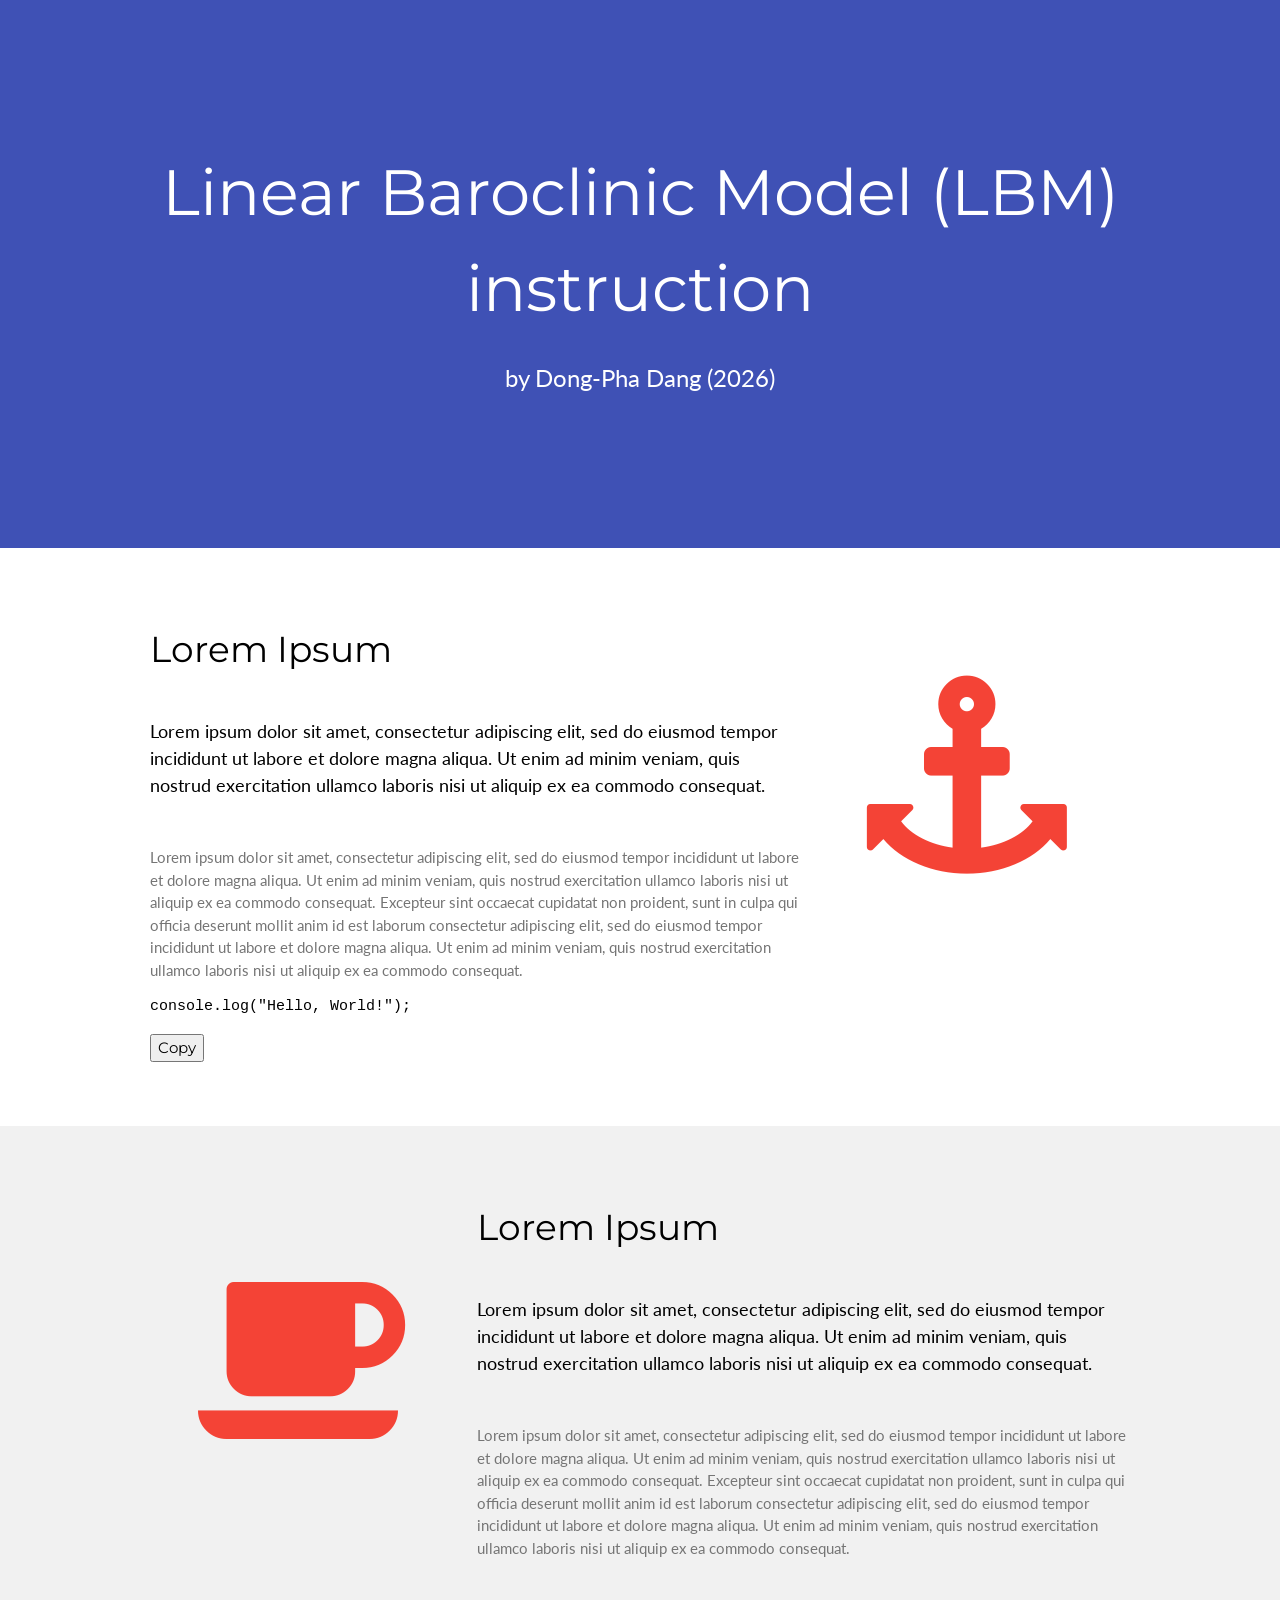
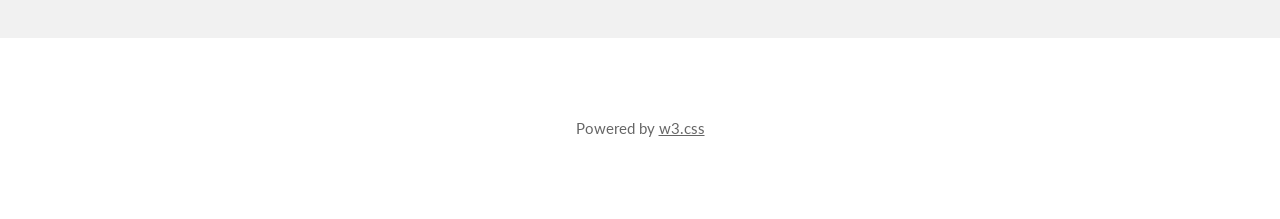
==== index.html @ 7c71f064 "test commit" ====
<!DOCTYPE html>
<html lang="en">
<head>
<title>LBM instruction</title>
<meta charset="UTF-8">
<meta name="viewport" content="width=device-width, initial-scale=1">
<link rel="stylesheet" href="/css/w3.css">
<link rel="stylesheet" href="https://fonts.googleapis.com/css?family=Lato">
<link rel="stylesheet" href="https://fonts.googleapis.com/css?family=Montserrat">
<link rel="stylesheet" href="https://cdnjs.cloudflare.com/ajax/libs/font-awesome/4.7.0/css/font-awesome.min.css">
<style>
body,h1,h2,h3,h4,h5,h6 {font-family: "Lato", sans-serif}
.w3-bar,h1,button {font-family: "Montserrat", sans-serif}
.fa-anchor,.fa-coffee {font-size:200px}
</style>
</head>
<body>

<!-- Header -->
<header class="w3-container w3-indigo w3-center" style="padding:128px 16px">
  <h1 class="w3-margin w3-jumbo">Linear Baroclinic Model (LBM) instruction</h1>
  <p class="w3-xlarge">by Dong-Pha Dang (2026)</p>
</header>

<!-- First Grid -->
<div class="w3-row-padding w3-padding-64 w3-container">
  <div class="w3-content">
    <div class="w3-twothird">
      <h1>Lorem Ipsum</h1>
      <h5 class="w3-padding-32">Lorem ipsum dolor sit amet, consectetur adipiscing elit, sed do eiusmod tempor incididunt ut labore et dolore magna aliqua. Ut enim ad minim veniam, quis nostrud exercitation ullamco laboris nisi ut aliquip ex ea commodo consequat.</h5>

      <p class="w3-text-grey">Lorem ipsum dolor sit amet, consectetur adipiscing elit, sed do eiusmod tempor incididunt ut labore et dolore magna aliqua. Ut enim ad minim veniam, quis nostrud exercitation ullamco laboris nisi ut aliquip ex ea commodo consequat. Excepteur sint
        occaecat cupidatat non proident, sunt in culpa qui officia deserunt mollit anim id est laborum consectetur adipiscing elit, sed do eiusmod tempor incididunt ut labore et dolore magna aliqua. Ut enim ad minim veniam, quis nostrud exercitation ullamco
        laboris nisi ut aliquip ex ea commodo consequat.</p>
        
        <div class="code-container">
      <pre><code id="code-block">console.log("Hello, World!");</code></pre>
      <button onclick="copyCode()">Copy</button>
  	</div>
    </div>
    
    

    <div class="w3-third w3-center">
      <i class="fa fa-anchor w3-padding-64 w3-text-red"></i>
    </div>
  </div>
</div>

<!-- Second Grid -->
<div class="w3-row-padding w3-light-grey w3-padding-64 w3-container">
  <div class="w3-content">
    <div class="w3-third w3-center">
      <i class="fa fa-coffee w3-padding-64 w3-text-red w3-margin-right"></i>
    </div>

    <div class="w3-twothird">
      <h1>Lorem Ipsum</h1>
      <h5 class="w3-padding-32">Lorem ipsum dolor sit amet, consectetur adipiscing elit, sed do eiusmod tempor incididunt ut labore et dolore magna aliqua. Ut enim ad minim veniam, quis nostrud exercitation ullamco laboris nisi ut aliquip ex ea commodo consequat.</h5>

      <p class="w3-text-grey">Lorem ipsum dolor sit amet, consectetur adipiscing elit, sed do eiusmod tempor incididunt ut labore et dolore magna aliqua. Ut enim ad minim veniam, quis nostrud exercitation ullamco laboris nisi ut aliquip ex ea commodo consequat. Excepteur sint
        occaecat cupidatat non proident, sunt in culpa qui officia deserunt mollit anim id est laborum consectetur adipiscing elit, sed do eiusmod tempor incididunt ut labore et dolore magna aliqua. Ut enim ad minim veniam, quis nostrud exercitation ullamco
        laboris nisi ut aliquip ex ea commodo consequat.</p>
    </div>
  </div>
</div>

<!-- Footer -->
<footer class="w3-container w3-padding-64 w3-center w3-opacity">  
 <p>Powered by <a href="https://www.w3schools.com/w3css/default.asp" target="_blank">w3.css</a></p>
</footer>

</body>
</html>
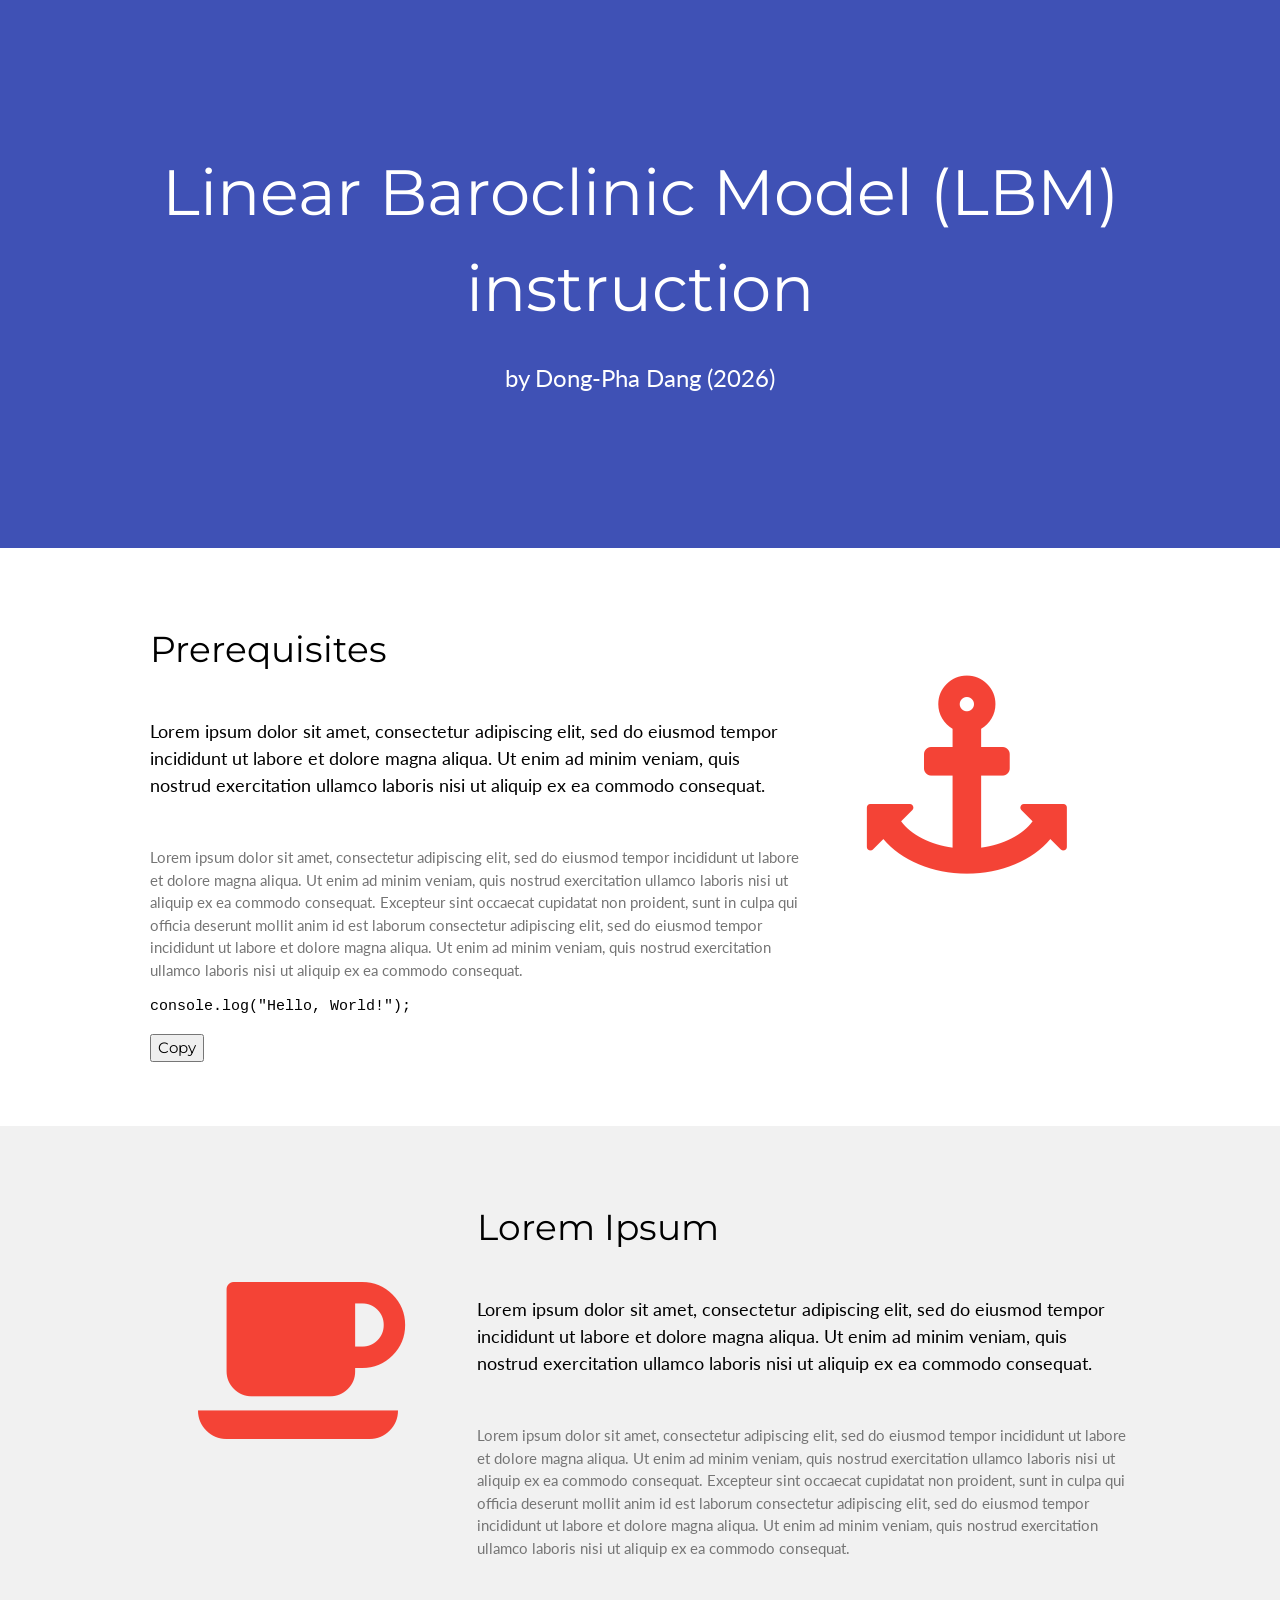
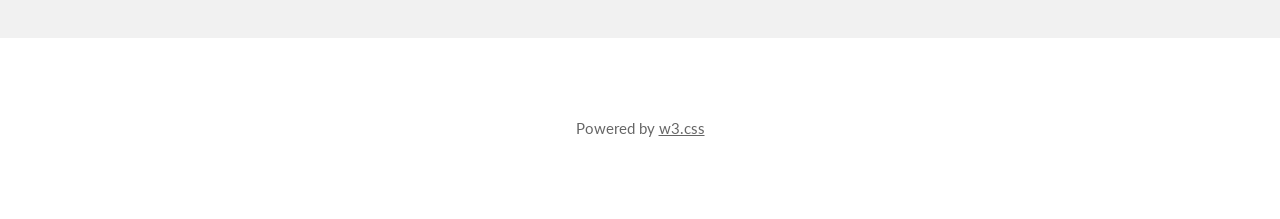
==== commit 586029cd: "add fisrt heading" ====
--- a/index.html
+++ b/index.html
@@ -4,7 +4,7 @@
 <title>LBM instruction</title>
 <meta charset="UTF-8">
 <meta name="viewport" content="width=device-width, initial-scale=1">
-<link rel="stylesheet" href="/css/w3.css">
+<link rel="stylesheet" href="./css/w3.css">
 <link rel="stylesheet" href="https://fonts.googleapis.com/css?family=Lato">
 <link rel="stylesheet" href="https://fonts.googleapis.com/css?family=Montserrat">
 <link rel="stylesheet" href="https://cdnjs.cloudflare.com/ajax/libs/font-awesome/4.7.0/css/font-awesome.min.css">
@@ -26,7 +26,7 @@
 <div class="w3-row-padding w3-padding-64 w3-container">
   <div class="w3-content">
     <div class="w3-twothird">
-      <h1>Lorem Ipsum</h1>
+      <h1>Prerequisites</h1>
       <h5 class="w3-padding-32">Lorem ipsum dolor sit amet, consectetur adipiscing elit, sed do eiusmod tempor incididunt ut labore et dolore magna aliqua. Ut enim ad minim veniam, quis nostrud exercitation ullamco laboris nisi ut aliquip ex ea commodo consequat.</h5>
 
       <p class="w3-text-grey">Lorem ipsum dolor sit amet, consectetur adipiscing elit, sed do eiusmod tempor incididunt ut labore et dolore magna aliqua. Ut enim ad minim veniam, quis nostrud exercitation ullamco laboris nisi ut aliquip ex ea commodo consequat. Excepteur sint
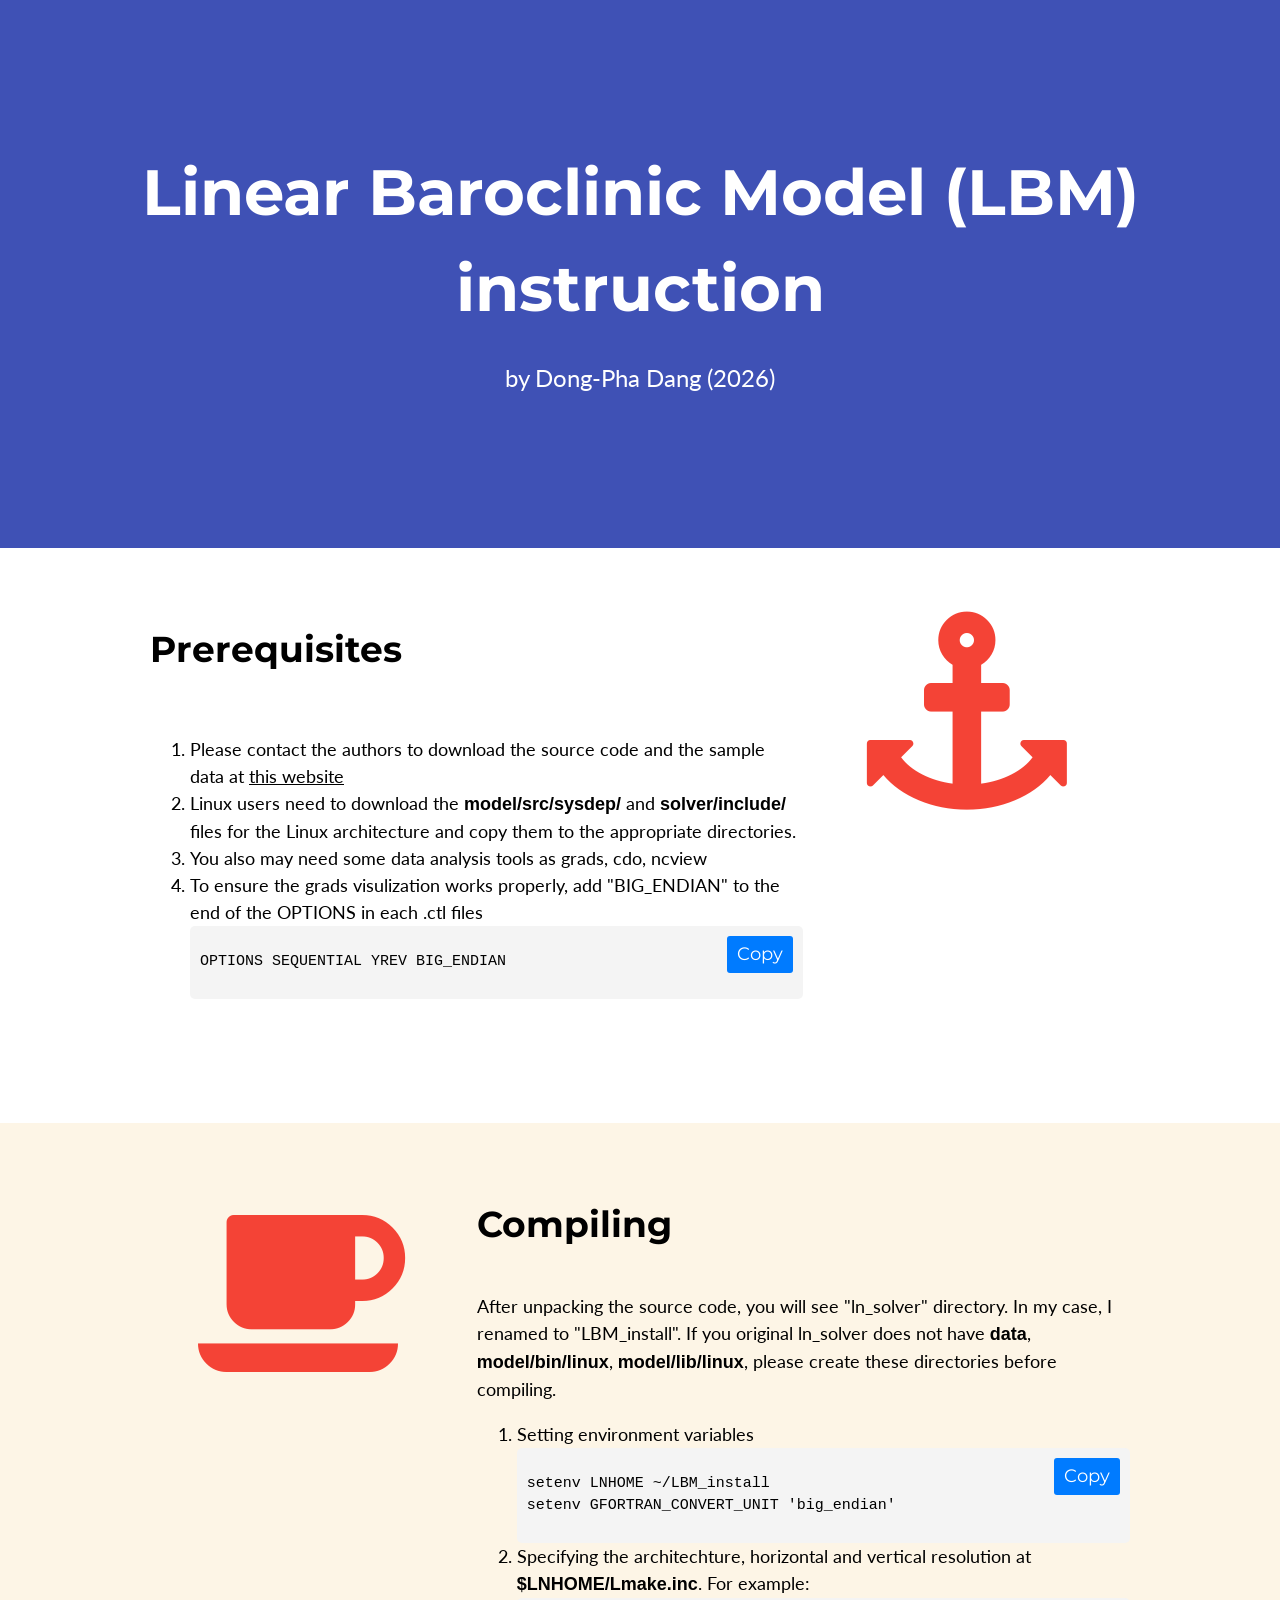
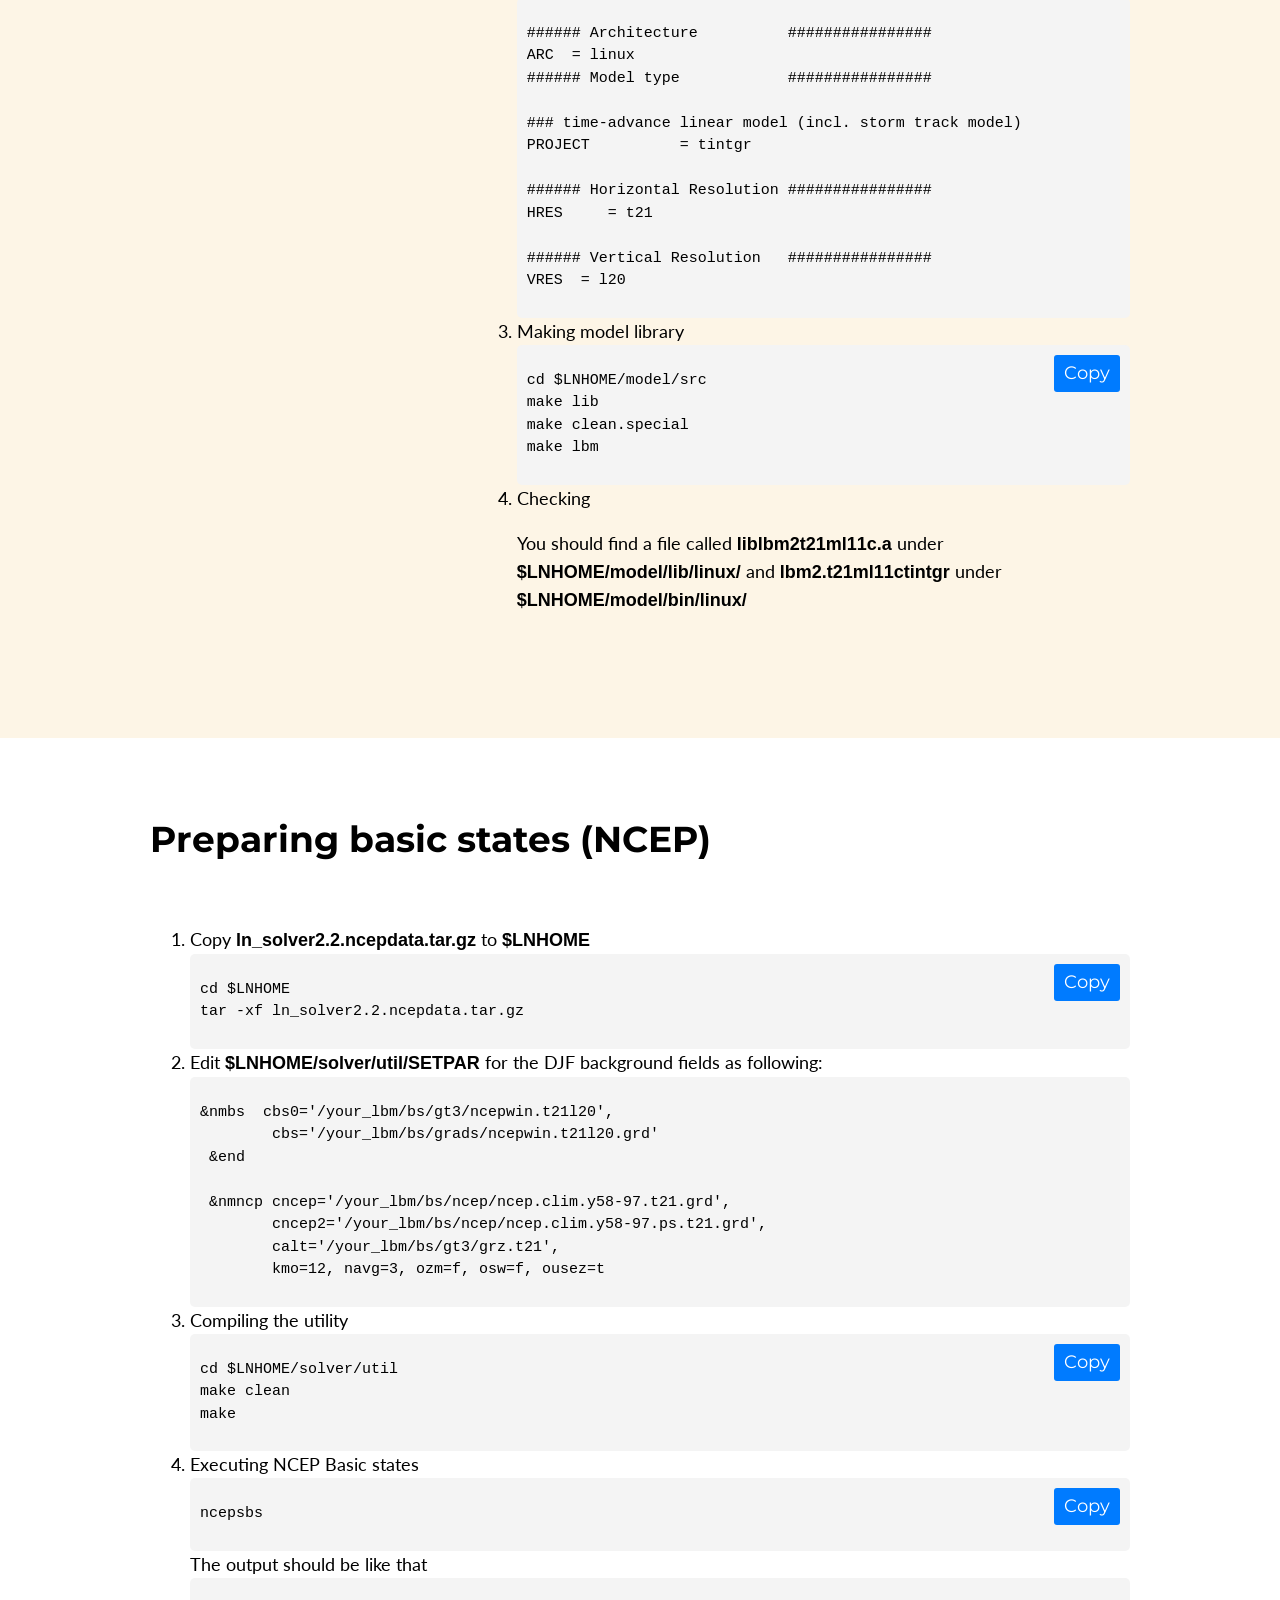
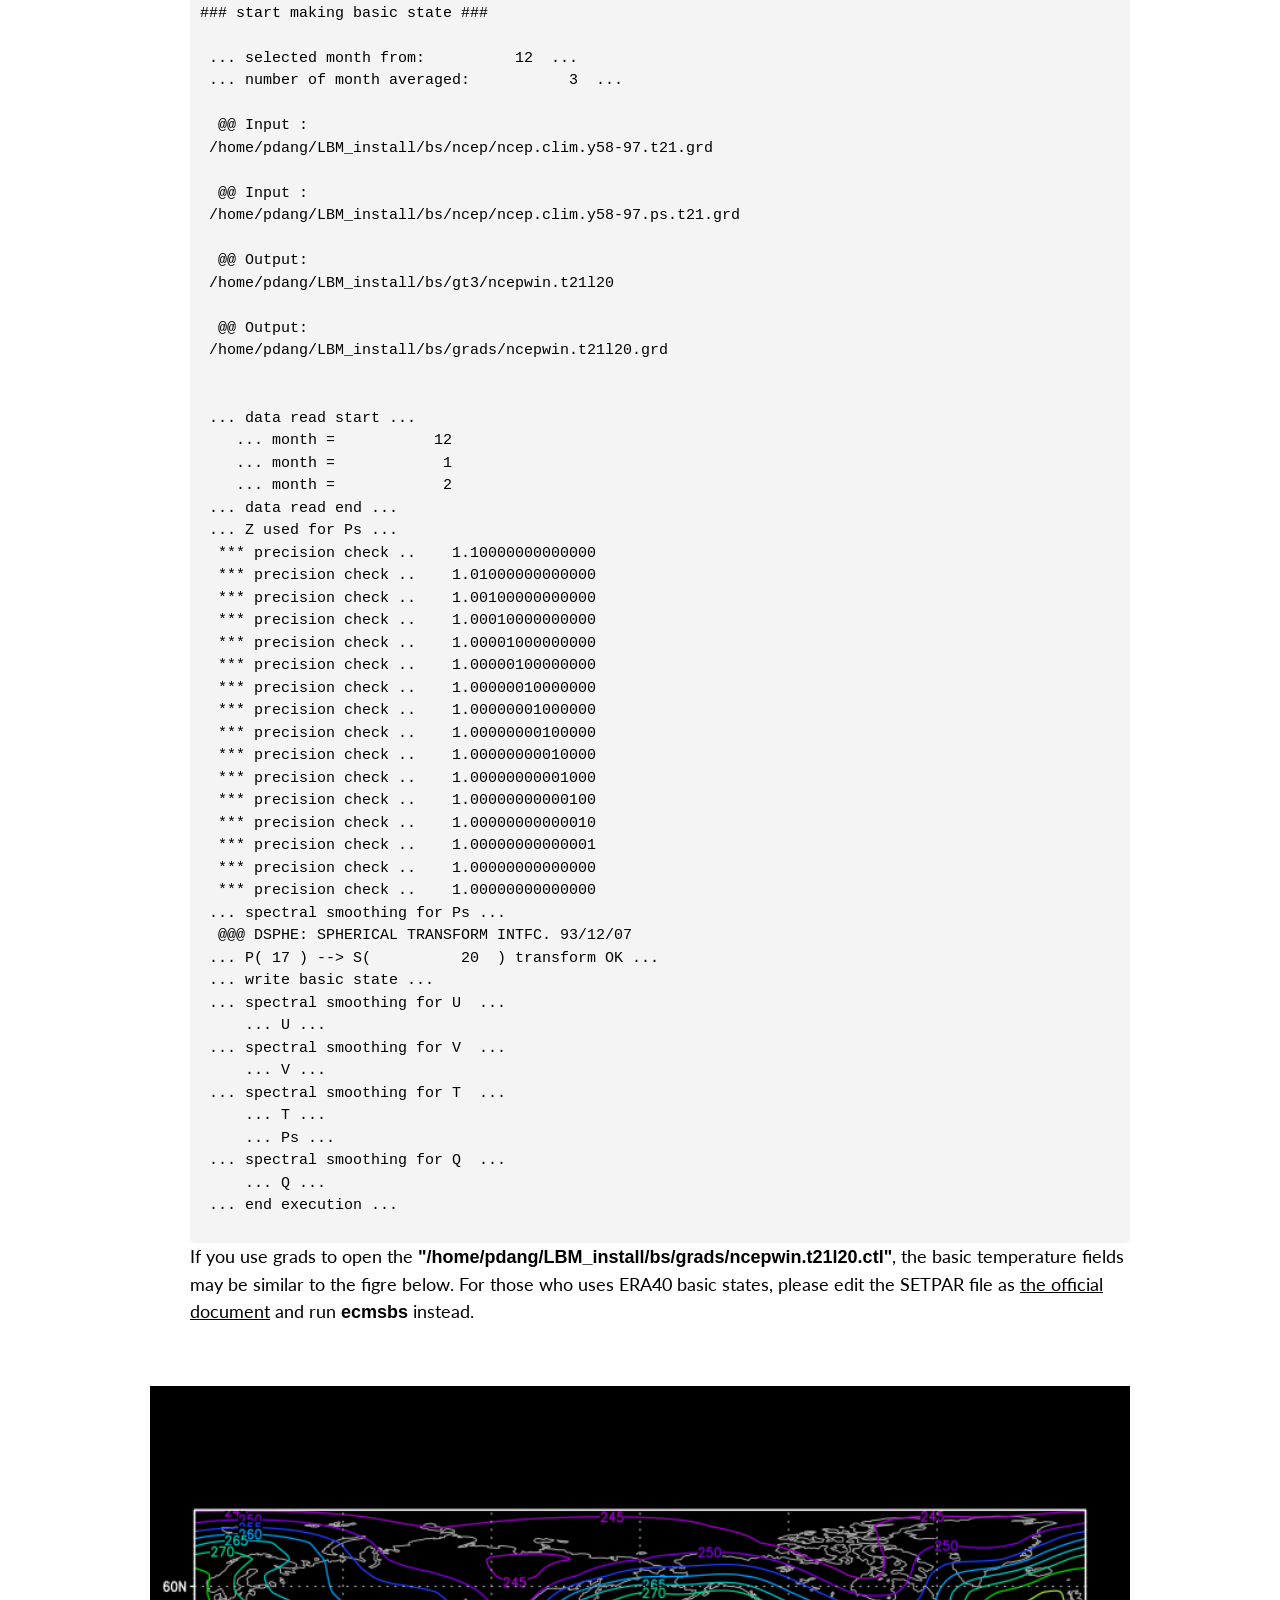
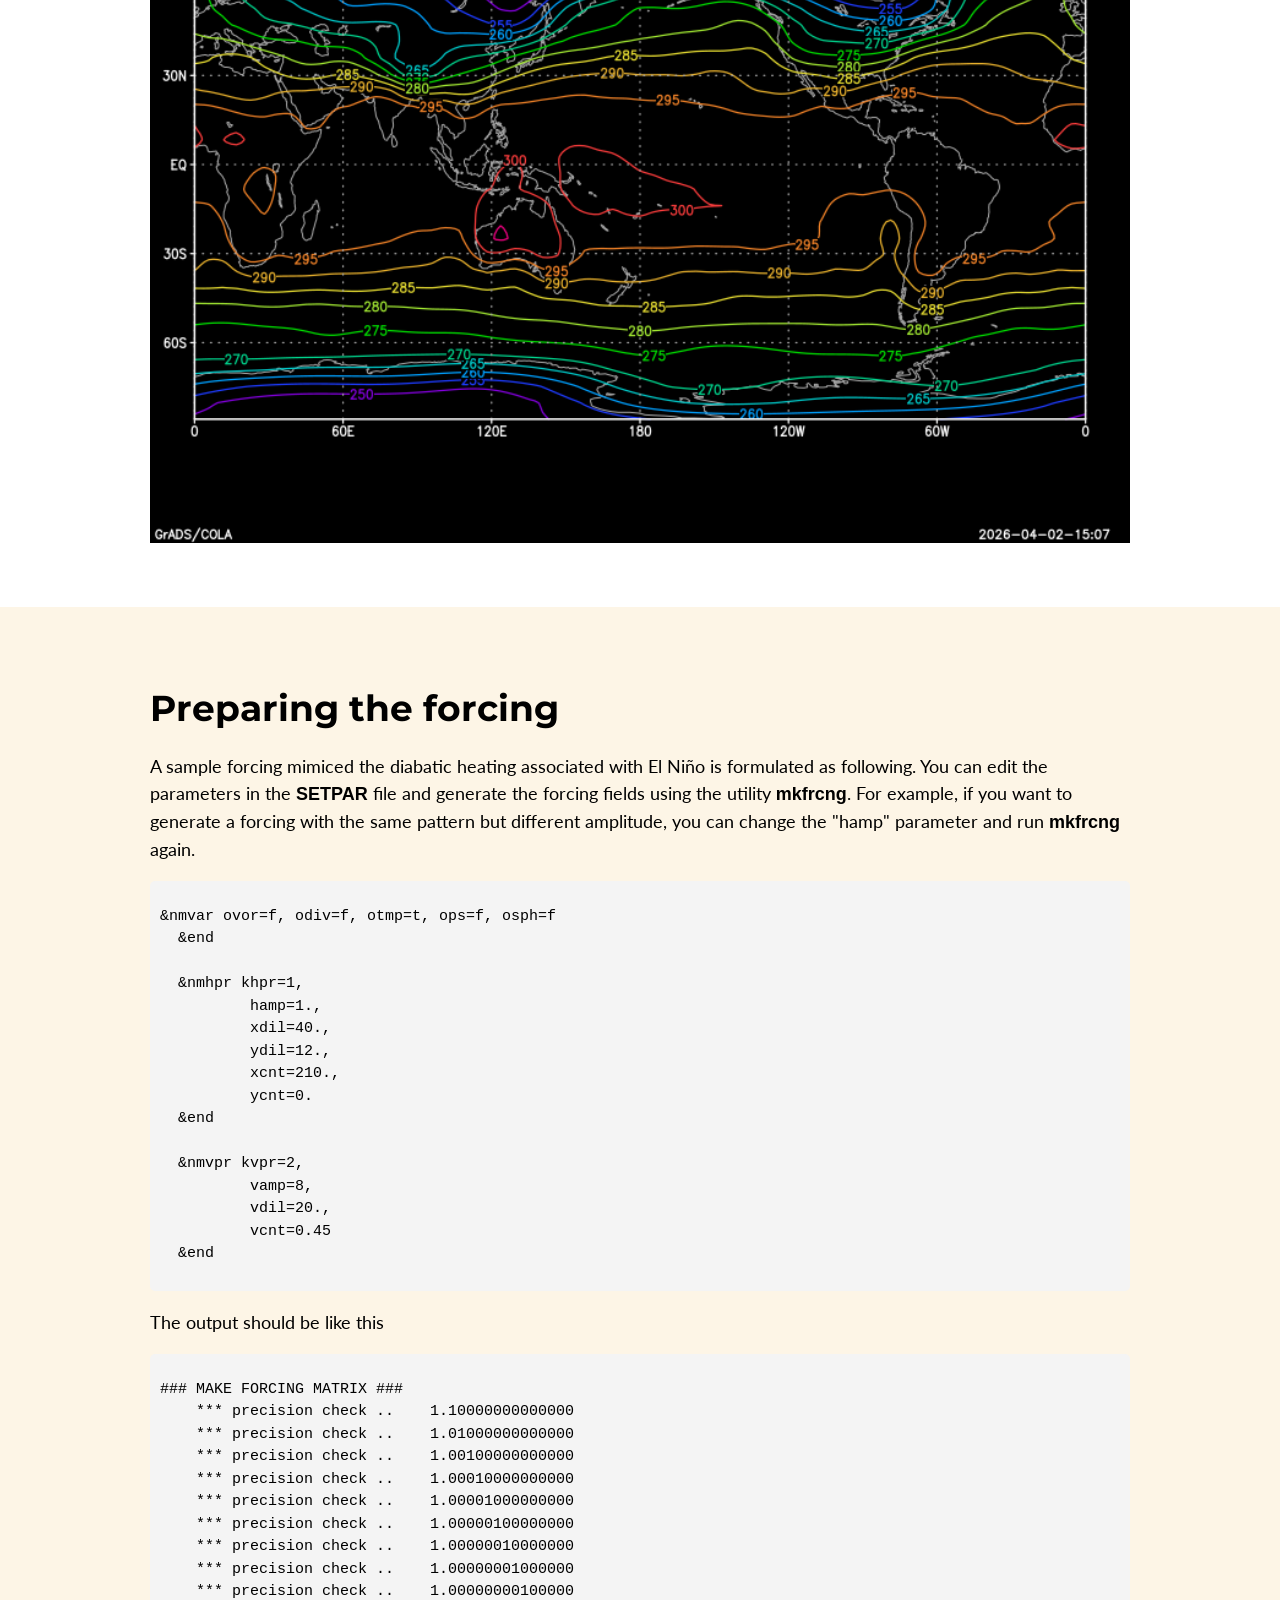
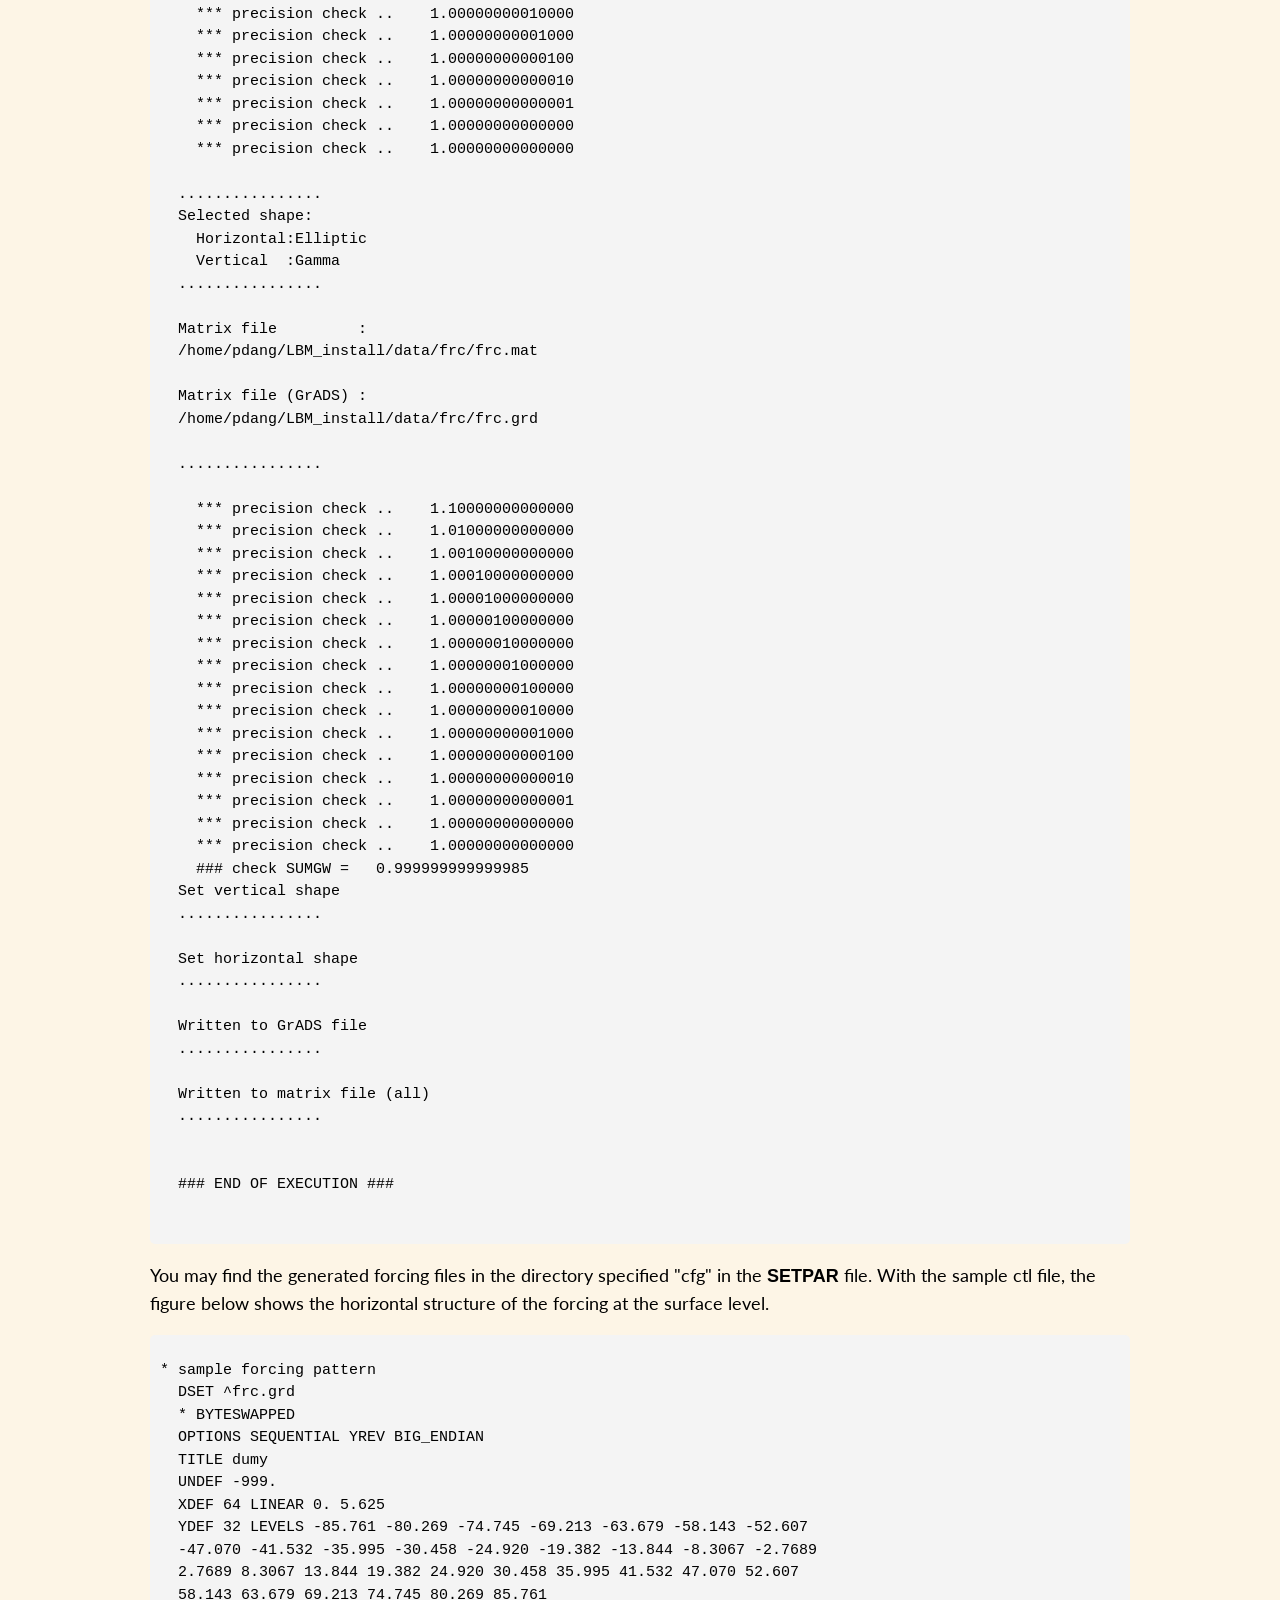
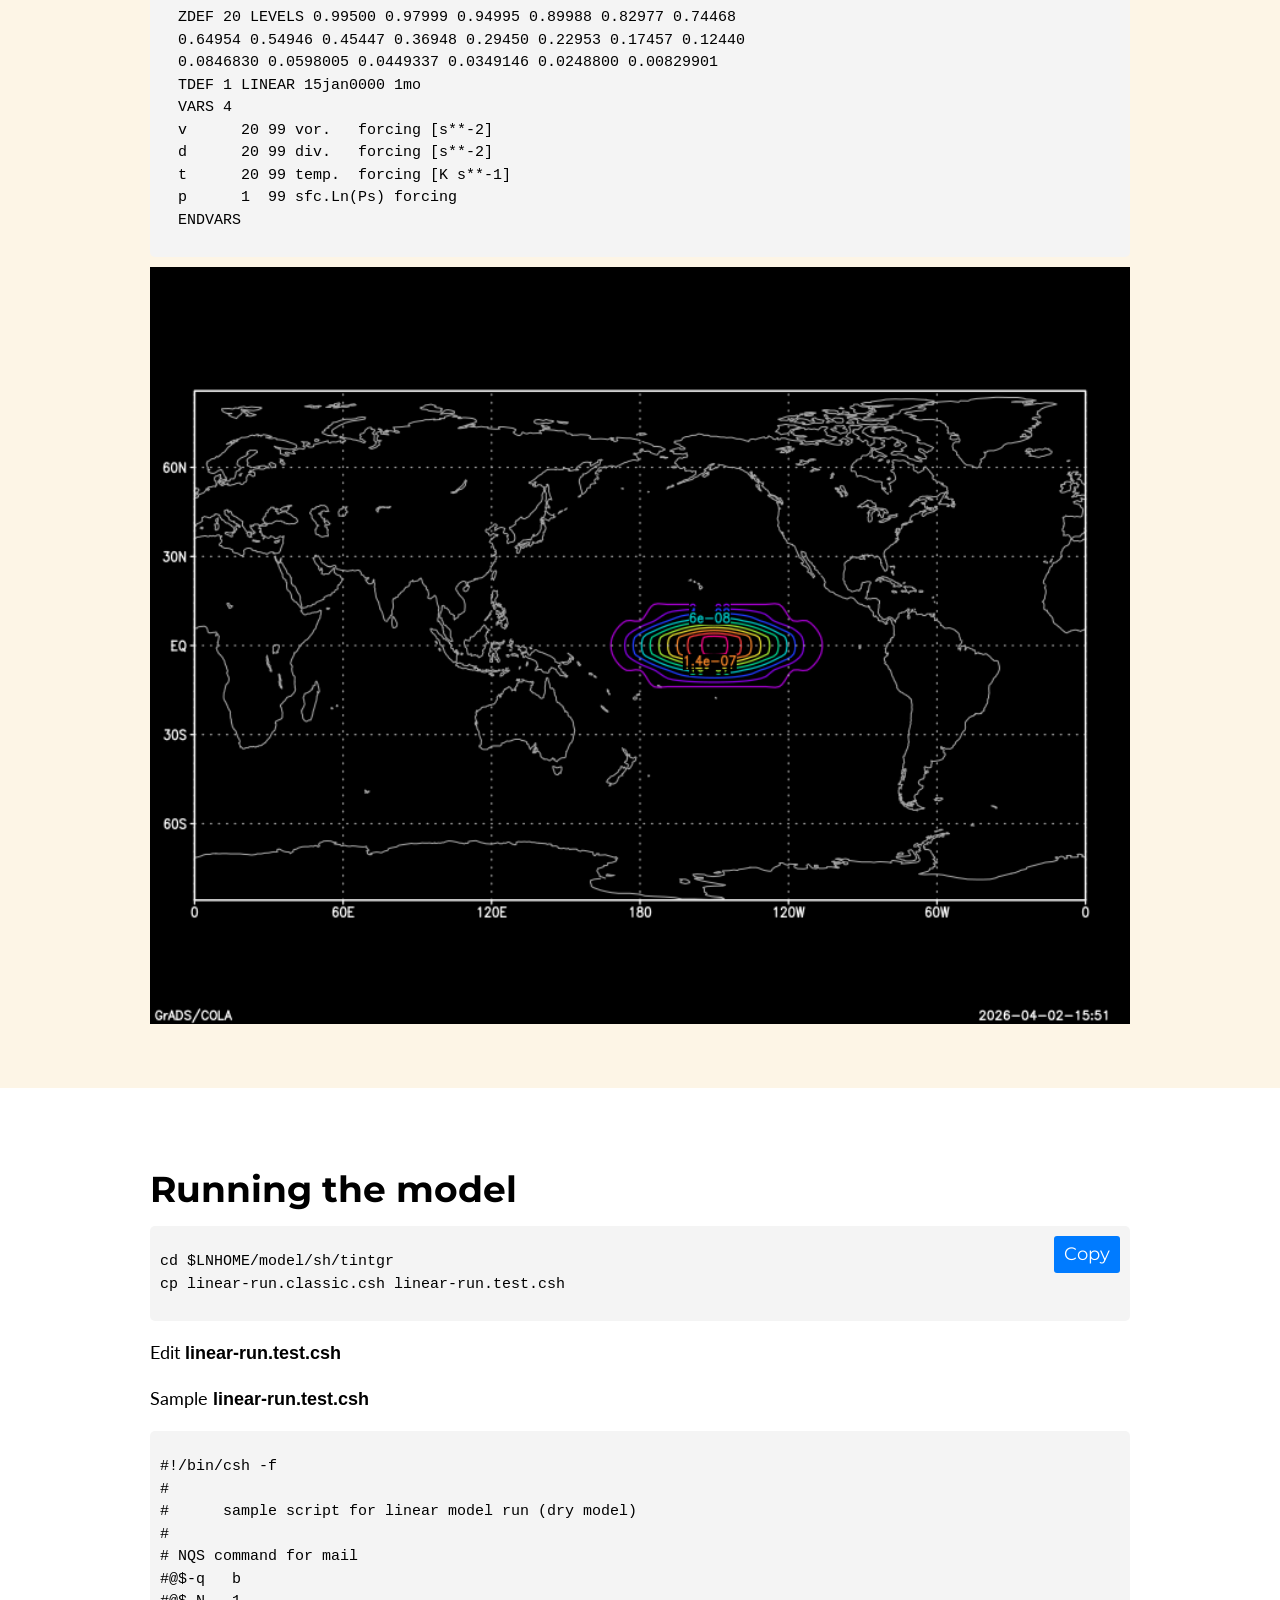
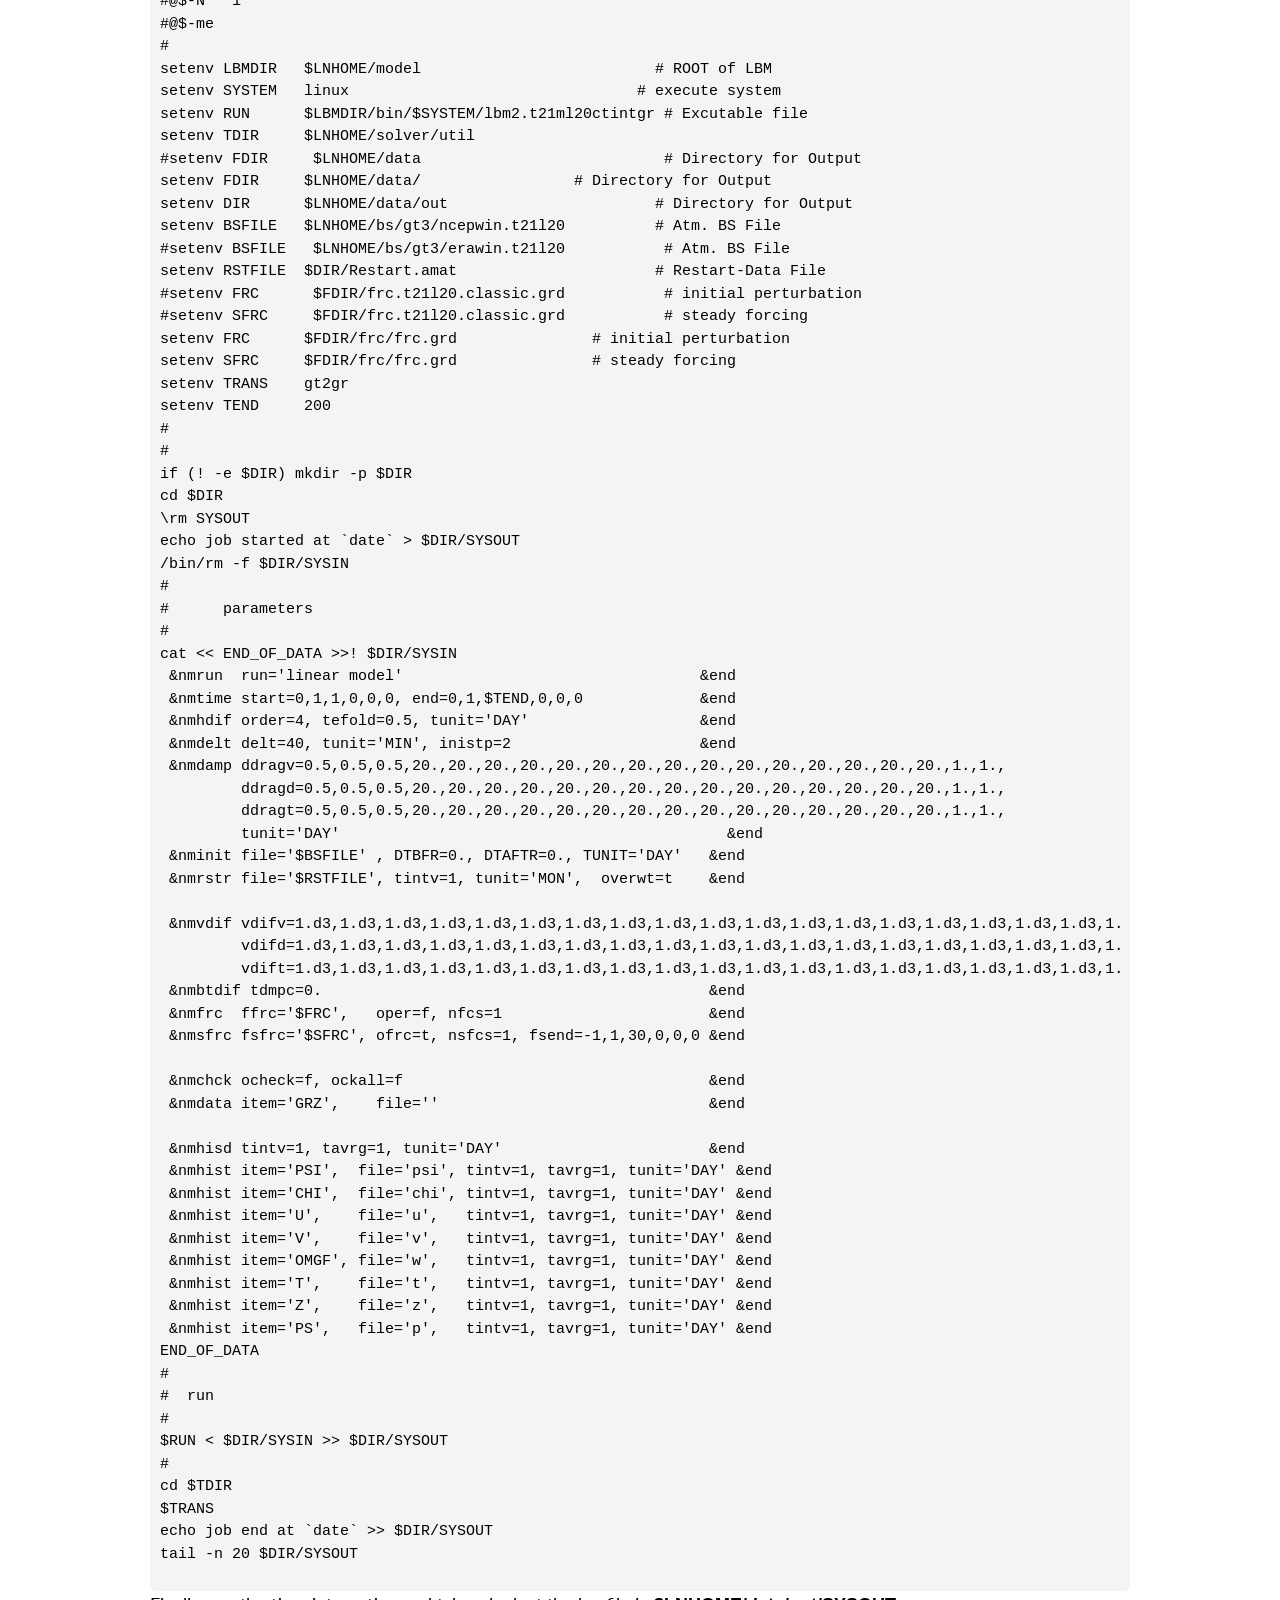
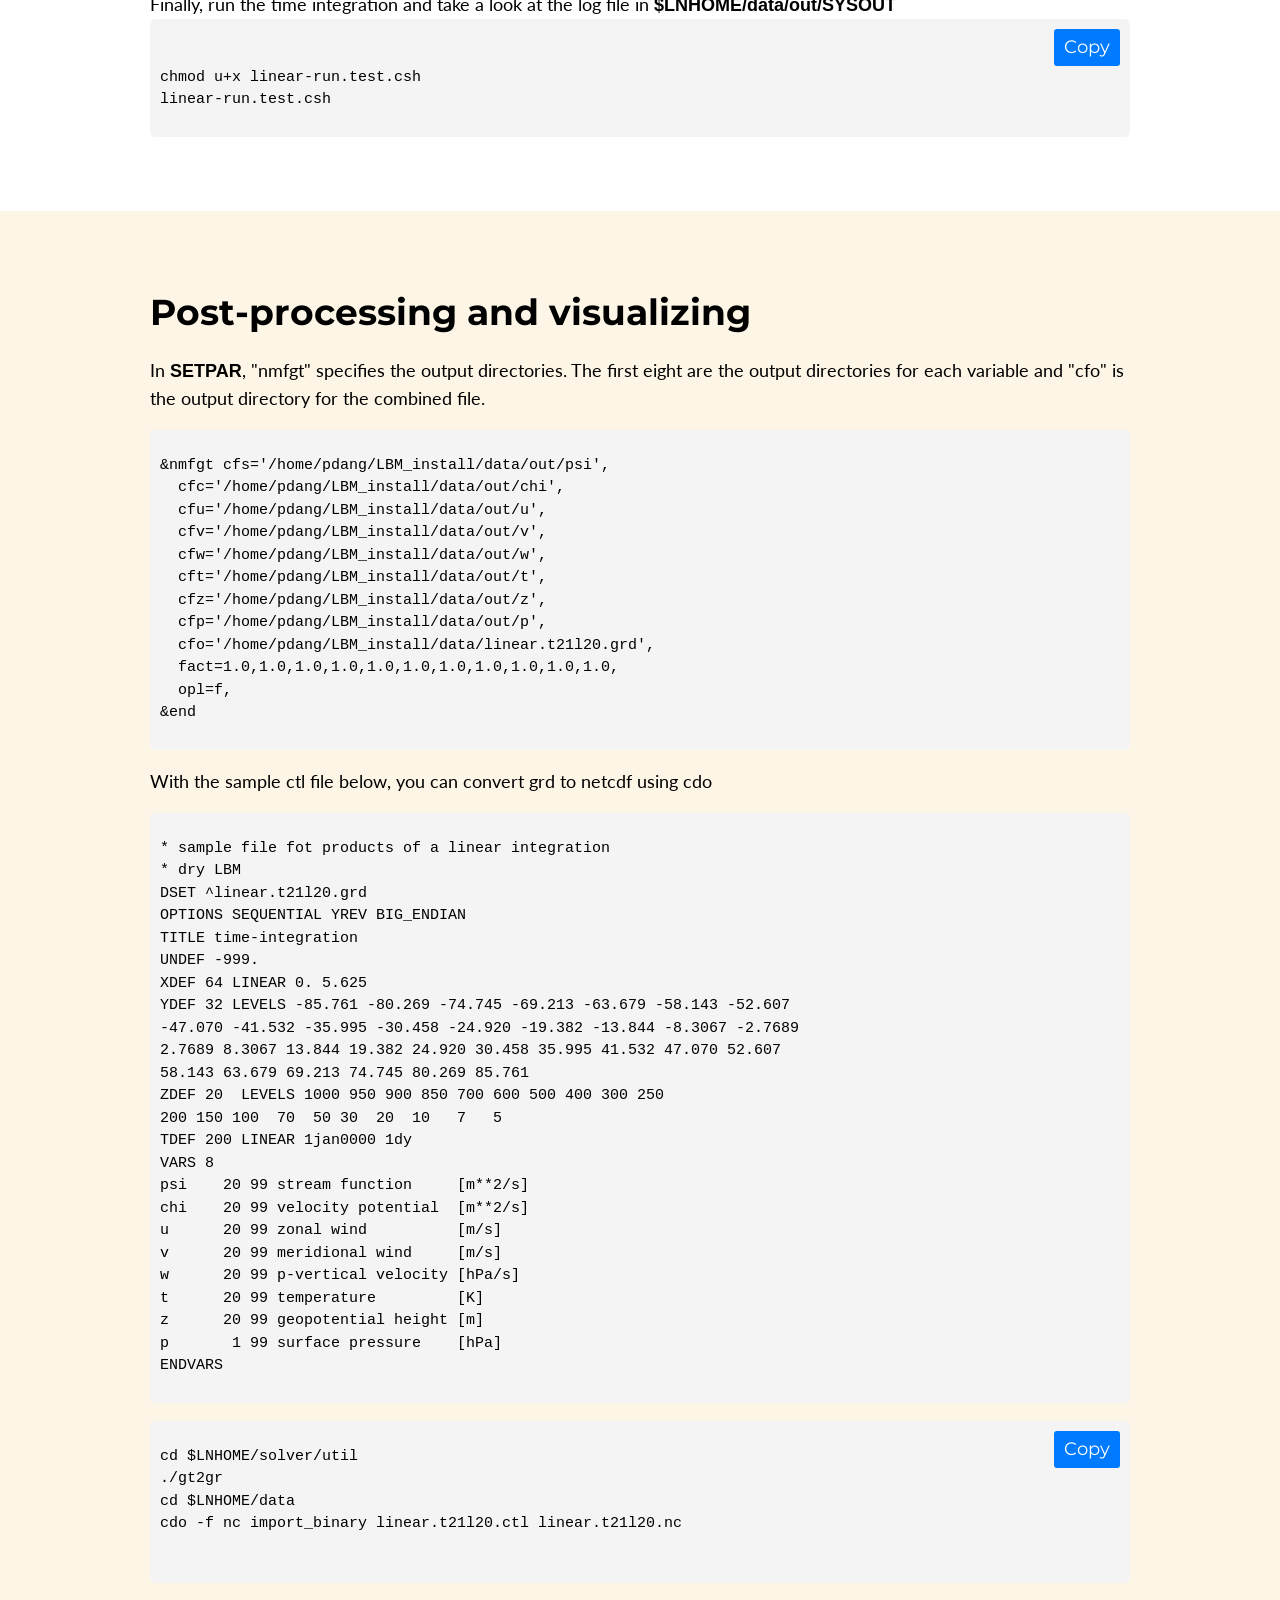
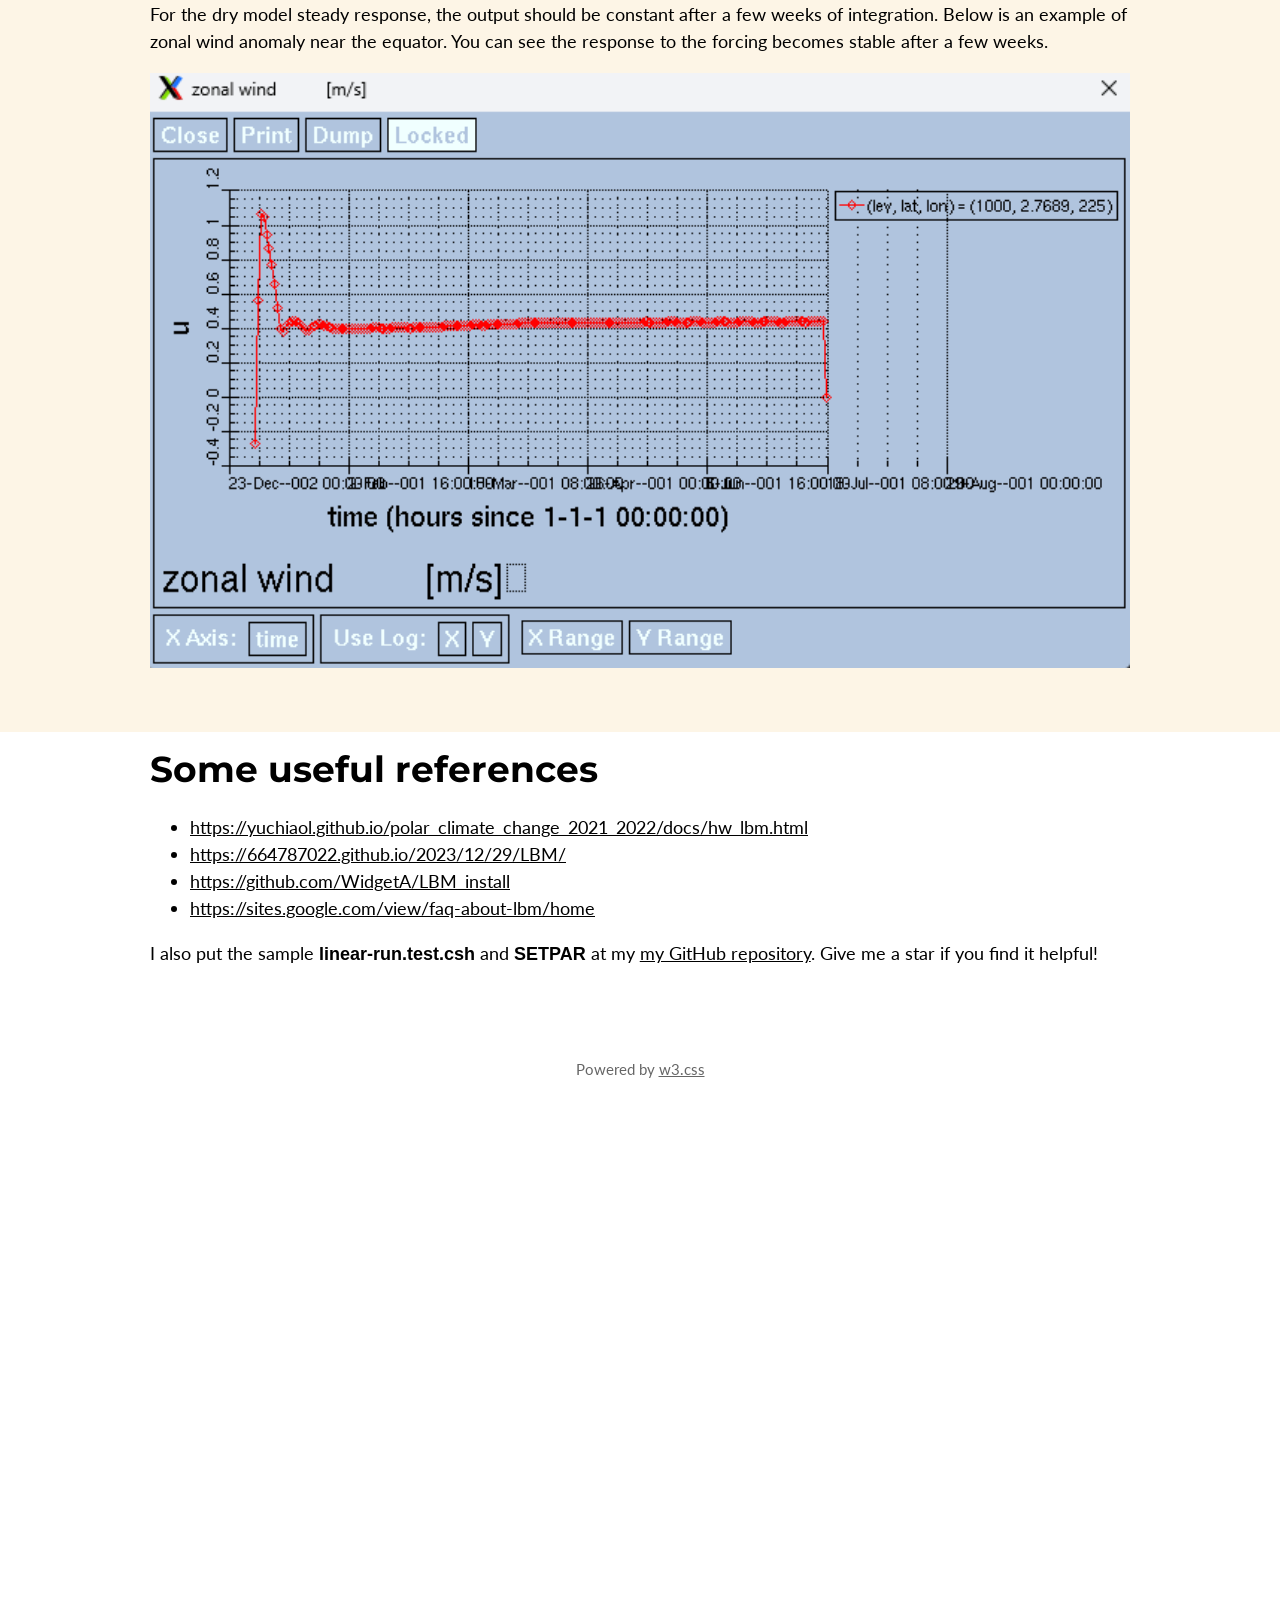
==== commit 8c1a3ece: "finalize index.html, add sample SETPAR, linear-run.test.csh, and figures" ====
--- a/index.html
+++ b/index.html
@@ -5,9 +5,10 @@
 <meta charset="UTF-8">
 <meta name="viewport" content="width=device-width, initial-scale=1">
 <link rel="stylesheet" href="./css/w3.css">
+<link rel="stylesheet" href="./css/style.css">
 <link rel="stylesheet" href="https://fonts.googleapis.com/css?family=Lato">
 <link rel="stylesheet" href="https://fonts.googleapis.com/css?family=Montserrat">
-<link rel="stylesheet" href="https://cdnjs.cloudflare.com/ajax/libs/font-awesome/4.7.0/css/font-awesome.min.css">
+<link rel="stylesheet" href="https://cdnjs.cloudflare.com/ajax/libs/font-awesome/4.7.0/css/font-awesome.css">
 <style>
 body,h1,h2,h3,h4,h5,h6 {font-family: "Lato", sans-serif}
 .w3-bar,h1,button {font-family: "Montserrat", sans-serif}
@@ -27,43 +28,521 @@
   <div class="w3-content">
     <div class="w3-twothird">
       <h1>Prerequisites</h1>
-      <h5 class="w3-padding-32">Lorem ipsum dolor sit amet, consectetur adipiscing elit, sed do eiusmod tempor incididunt ut labore et dolore magna aliqua. Ut enim ad minim veniam, quis nostrud exercitation ullamco laboris nisi ut aliquip ex ea commodo consequat.</h5>
-
-      <p class="w3-text-grey">Lorem ipsum dolor sit amet, consectetur adipiscing elit, sed do eiusmod tempor incididunt ut labore et dolore magna aliqua. Ut enim ad minim veniam, quis nostrud exercitation ullamco laboris nisi ut aliquip ex ea commodo consequat. Excepteur sint
-        occaecat cupidatat non proident, sunt in culpa qui officia deserunt mollit anim id est laborum consectetur adipiscing elit, sed do eiusmod tempor incididunt ut labore et dolore magna aliqua. Ut enim ad minim veniam, quis nostrud exercitation ullamco
-        laboris nisi ut aliquip ex ea commodo consequat.</p>
-        
-        <div class="code-container">
-      <pre><code id="code-block">console.log("Hello, World!");</code></pre>
-      <button onclick="copyCode()">Copy</button>
-  	</div>
-    </div>
-    
-    
+      <h5 class="w3-padding-32">
+          <ol>
+            <li>Please contact the authors to download the source code and the sample data at <a href="https://ccsr.aori.u-tokyo.ac.jp/~lbm/sub/lbm_1.html">this website</a></li>
+            <li>Linux users need to download the <b>model/src/sysdep/</b> and <b>solver/include/</b> files for the Linux architecture and copy them to the appropriate directories.</li>
+            <li>You also may need some data analysis tools as grads, cdo, ncview</li>
+            <li>To ensure the grads visulization works properly, add "BIG_ENDIAN" to the end of the OPTIONS in each .ctl files</li>
+            <div class="code-container" style="position: relative;">
+                      <pre><code>OPTIONS SEQUENTIAL YREV BIG_ENDIAN</code></pre>
+                      <button onclick="copyCode()" class="copy-btn">Copy</button>
+                </div>
+          </ol>
+      </h5> 
+    </div>
+
 
     <div class="w3-third w3-center">
-      <i class="fa fa-anchor w3-padding-64 w3-text-red"></i>
+      <i class="fa fa-anchor w3-padding-8 w3-text-red"></i>
     </div>
   </div>
 </div>
 
-<!-- Second Grid -->
-<div class="w3-row-padding w3-light-grey w3-padding-64 w3-container">
+<div class="w3-row-padding w3-sand w3-padding-64 w3-container">
   <div class="w3-content">
     <div class="w3-third w3-center">
-      <i class="fa fa-coffee w3-padding-64 w3-text-red w3-margin-right"></i>
+      <i class="fa fa-coffee w3-padding-8 w3-text-red w3-margin-right"></i>
     </div>
 
     <div class="w3-twothird">
-      <h1>Lorem Ipsum</h1>
-      <h5 class="w3-padding-32">Lorem ipsum dolor sit amet, consectetur adipiscing elit, sed do eiusmod tempor incididunt ut labore et dolore magna aliqua. Ut enim ad minim veniam, quis nostrud exercitation ullamco laboris nisi ut aliquip ex ea commodo consequat.</h5>
-
-      <p class="w3-text-grey">Lorem ipsum dolor sit amet, consectetur adipiscing elit, sed do eiusmod tempor incididunt ut labore et dolore magna aliqua. Ut enim ad minim veniam, quis nostrud exercitation ullamco laboris nisi ut aliquip ex ea commodo consequat. Excepteur sint
-        occaecat cupidatat non proident, sunt in culpa qui officia deserunt mollit anim id est laborum consectetur adipiscing elit, sed do eiusmod tempor incididunt ut labore et dolore magna aliqua. Ut enim ad minim veniam, quis nostrud exercitation ullamco
-        laboris nisi ut aliquip ex ea commodo consequat.</p>
+      <h1>Compiling</h1>
+      <h5 class="w3-padding-32">
+          After unpacking the source code, you will see "ln_solver" directory. In my case, I renamed to "LBM_install". If you original ln_solver does not have <b>data</b>, <b>model/bin/linux</b>, <b>model/lib/linux</b>, please create these directories before compiling.
+          <ol>
+            <li>Setting environment variables
+                <div class="code-container" style="position: relative;">
+                      <pre><code id="myCode">setenv LNHOME ~/LBM_install
+setenv GFORTRAN_CONVERT_UNIT 'big_endian'</code></pre>
+                      <button onclick="copyCode()" class="copy-btn">Copy</button>
+                </div>
+            </li>
+            <li>
+              Specifying the architechture, horizontal and vertical resolution at <b>$LNHOME/Lmake.inc</b>. For example:
+              <div class="code-container" style="position: relative;">
+                      <pre><code>###### Architecture          ################
+ARC  = linux
+###### Model type            ################
+
+### time-advance linear model (incl. storm track model)
+PROJECT          = tintgr
+
+###### Horizontal Resolution ################
+HRES     = t21
+
+###### Vertical Resolution   ################
+VRES  = l20</code></pre>
+                    </div></li>
+            </li>
+
+            <li>Making model library
+              <div class="code-container" style="position: relative;">
+                      <pre><code id="myCode">cd $LNHOME/model/src
+make lib
+make clean.special
+make lbm</code></pre>
+                      <button onclick="copyCode()" class="copy-btn">Copy</button>
+                </div>
+            </li>
+
+            <li>Checking
+                <p>You should find a file called <b>liblbm2t21ml11c.a</b> under<b> $LNHOME/model/lib/linux/</b> and <b>lbm2.t21ml11ctintgr</b> under <b>$LNHOME/model/bin/linux/</b></p>
+            </li>
+
+          </ol>
+      </h5>
+
     </div>
   </div>
 </div>
+
+<div class="w3-row-padding w3-padding-64 w3-container">
+  <div class="w3-content">
+    <div >
+      <h1>Preparing basic states (NCEP)</h1>
+      <h5 class="w3-padding-32">
+          <ol>
+            <li>Copy <b>ln_solver2.2.ncepdata.tar.gz</b> to <b>$LNHOME</b>
+            <div class="code-container" style="position: relative;">
+                      <pre><code id="myCode">cd $LNHOME
+tar -xf ln_solver2.2.ncepdata.tar.gz</code></pre>
+                      <button onclick="copyCode()" class="copy-btn">Copy</button>
+                </div>
+            </li>
+
+            <li>Edit <b>$LNHOME/solver/util/SETPAR</b> for the DJF background fields as following:
+              <div class="code-container" style="position: relative;">
+                      <pre><code>&nmbs  cbs0='/your_lbm/bs/gt3/ncepwin.t21l20',
+        cbs='/your_lbm/bs/grads/ncepwin.t21l20.grd'
+ &end
+
+ &nmncp cncep='/your_lbm/bs/ncep/ncep.clim.y58-97.t21.grd',
+        cncep2='/your_lbm/bs/ncep/ncep.clim.y58-97.ps.t21.grd',
+        calt='/your_lbm/bs/gt3/grz.t21',
+        kmo=12, navg=3, ozm=f, osw=f, ousez=t
+</code></pre>
+                </div>
+            </li>
+
+            <li>
+              Compiling the utility
+              <div class="code-container" style="position: relative;">
+                      <pre><code id="myCode">cd $LNHOME/solver/util
+make clean
+make</code></pre>
+                      <button onclick="copyCode()" class="copy-btn">Copy</button>
+              </div>
+            </li>
+
+            <li>
+              Executing NCEP Basic states
+              <div class="code-container" style="position: relative;">
+                      <pre><code id="myCode">ncepsbs</code></pre>
+                      <button onclick="copyCode()" class="copy-btn">Copy</button>
+              </div>
+              The output should be like that
+              <div class="code-container" style="position: relative;">
+                      <pre><code id="myCode">### start making basic state ###
+
+ ... selected month from:          12  ...
+ ... number of month averaged:           3  ...
+
+  @@ Input :
+ /home/pdang/LBM_install/bs/ncep/ncep.clim.y58-97.t21.grd
+
+  @@ Input :
+ /home/pdang/LBM_install/bs/ncep/ncep.clim.y58-97.ps.t21.grd
+
+  @@ Output:
+ /home/pdang/LBM_install/bs/gt3/ncepwin.t21l20
+
+  @@ Output:
+ /home/pdang/LBM_install/bs/grads/ncepwin.t21l20.grd
+
+
+ ... data read start ...
+    ... month =           12
+    ... month =            1
+    ... month =            2
+ ... data read end ...
+ ... Z used for Ps ...
+  *** precision check ..    1.10000000000000
+  *** precision check ..    1.01000000000000
+  *** precision check ..    1.00100000000000
+  *** precision check ..    1.00010000000000
+  *** precision check ..    1.00001000000000
+  *** precision check ..    1.00000100000000
+  *** precision check ..    1.00000010000000
+  *** precision check ..    1.00000001000000
+  *** precision check ..    1.00000000100000
+  *** precision check ..    1.00000000010000
+  *** precision check ..    1.00000000001000
+  *** precision check ..    1.00000000000100
+  *** precision check ..    1.00000000000010
+  *** precision check ..    1.00000000000001
+  *** precision check ..    1.00000000000000
+  *** precision check ..    1.00000000000000
+ ... spectral smoothing for Ps ...
+  @@@ DSPHE: SPHERICAL TRANSFORM INTFC. 93/12/07
+ ... P( 17 ) --> S(          20  ) transform OK ...
+ ... write basic state ...
+ ... spectral smoothing for U  ...
+     ... U ...
+ ... spectral smoothing for V  ...
+     ... V ...
+ ... spectral smoothing for T  ...
+     ... T ...
+     ... Ps ...
+ ... spectral smoothing for Q  ...
+     ... Q ...
+ ... end execution ...
+</code></pre>
+              </div>
+              If you use grads to open the <b>"/home/pdang/LBM_install/bs/grads/ncepwin.t21l20.ctl"</b>, the basic temperature fields may be similar to the figre below.
+              For those who uses ERA40 basic states, please edit the SETPAR file as <a href="https://ccsr.aori.u-tokyo.ac.jp/~lbm/sub/lbm_3.html">the official document</a> and run <b>ecmsbs</b> instead.
+            </li>
+
+
+          </ol>
+      </h5> 
+    </div>
+
+
+    <div class="w3-center">
+      <img src="./img/ncepwin_bs.png" alt="NCEP basic state" style="width:100%">
+    </div>
+  </div>
+</div>
+
+<div class="w3-row-padding w3-sand w3-padding-64 w3-container">
+  <div class="w3-content">
+      <h1>Preparing the forcing</h1>
+      <h5>
+        <p>
+          A sample forcing mimiced the diabatic heating associated with El Niño is formulated as following. You can edit the parameters in the <b>SETPAR</b> file and generate the forcing fields using the utility <b>mkfrcng</b>. For example, if you want to generate a forcing with the same pattern but different amplitude, you can change the "hamp" parameter and run <b>mkfrcng</b> again.
+        </p>
+        <div class="code-container" style="position: relative;">
+          <pre><code id="myCode">&nmvar ovor=f, odiv=f, otmp=t, ops=f, osph=f
+  &end
+
+  &nmhpr khpr=1,
+          hamp=1.,
+          xdil=40.,
+          ydil=12.,
+          xcnt=210.,
+          ycnt=0.
+  &end
+
+  &nmvpr kvpr=2,
+          vamp=8,
+          vdil=20.,
+          vcnt=0.45
+  &end</code></pre>
+        </div>
+
+        <p>The output should be like this</p>
+        <div class="code-container" style="position: relative;">
+          <pre><code id="myCode">### MAKE FORCING MATRIX ###
+    *** precision check ..    1.10000000000000
+    *** precision check ..    1.01000000000000
+    *** precision check ..    1.00100000000000
+    *** precision check ..    1.00010000000000
+    *** precision check ..    1.00001000000000
+    *** precision check ..    1.00000100000000
+    *** precision check ..    1.00000010000000
+    *** precision check ..    1.00000001000000
+    *** precision check ..    1.00000000100000
+    *** precision check ..    1.00000000010000
+    *** precision check ..    1.00000000001000
+    *** precision check ..    1.00000000000100
+    *** precision check ..    1.00000000000010
+    *** precision check ..    1.00000000000001
+    *** precision check ..    1.00000000000000
+    *** precision check ..    1.00000000000000
+
+  ................
+  Selected shape:
+    Horizontal:Elliptic
+    Vertical  :Gamma
+  ................
+
+  Matrix file         :
+  /home/pdang/LBM_install/data/frc/frc.mat
+
+  Matrix file (GrADS) :
+  /home/pdang/LBM_install/data/frc/frc.grd
+
+  ................
+
+    *** precision check ..    1.10000000000000
+    *** precision check ..    1.01000000000000
+    *** precision check ..    1.00100000000000
+    *** precision check ..    1.00010000000000
+    *** precision check ..    1.00001000000000
+    *** precision check ..    1.00000100000000
+    *** precision check ..    1.00000010000000
+    *** precision check ..    1.00000001000000
+    *** precision check ..    1.00000000100000
+    *** precision check ..    1.00000000010000
+    *** precision check ..    1.00000000001000
+    *** precision check ..    1.00000000000100
+    *** precision check ..    1.00000000000010
+    *** precision check ..    1.00000000000001
+    *** precision check ..    1.00000000000000
+    *** precision check ..    1.00000000000000
+    ### check SUMGW =   0.999999999999985
+  Set vertical shape
+  ................
+
+  Set horizontal shape
+  ................
+
+  Written to GrADS file
+  ................
+
+  Written to matrix file (all)
+  ................
+
+
+  ### END OF EXECUTION ###
+  </code></pre>
+        </div>
+
+        <p>You may find the generated forcing files in the directory specified "cfg" in the <b>SETPAR</b> file. With the sample ctl file, the figure below shows the horizontal structure of the forcing at the surface level.</p>     
+        <div class="code-container" style="position: relative;">
+          <pre><code id="myCode">* sample forcing pattern
+  DSET ^frc.grd
+  * BYTESWAPPED
+  OPTIONS SEQUENTIAL YREV BIG_ENDIAN
+  TITLE dumy
+  UNDEF -999.
+  XDEF 64 LINEAR 0. 5.625
+  YDEF 32 LEVELS -85.761 -80.269 -74.745 -69.213 -63.679 -58.143 -52.607 
+  -47.070 -41.532 -35.995 -30.458 -24.920 -19.382 -13.844 -8.3067 -2.7689 
+  2.7689 8.3067 13.844 19.382 24.920 30.458 35.995 41.532 47.070 52.607 
+  58.143 63.679 69.213 74.745 80.269 85.761
+  ZDEF 20 LEVELS 0.99500 0.97999 0.94995 0.89988 0.82977 0.74468 
+  0.64954 0.54946 0.45447 0.36948 0.29450 0.22953 0.17457 0.12440 
+  0.0846830 0.0598005 0.0449337 0.0349146 0.0248800 0.00829901
+  TDEF 1 LINEAR 15jan0000 1mo
+  VARS 4 
+  v      20 99 vor.   forcing [s**-2]
+  d      20 99 div.   forcing [s**-2]
+  t      20 99 temp.  forcing [K s**-1]
+  p      1  99 sfc.Ln(Ps) forcing
+  ENDVARS</code></pre>
+      </div>
+      </h5>
+    </div>  
+  <div class="w3-content w3-center">
+      <img src="./img/forcing.png" alt="El Niño Forcing" style="width:100%">
+  </div>
+</div>
+
+<div class="w3-row-padding w3-padding-64 w3-container">
+  <div class="w3-content">
+    <div >
+      <h1>Running the model</h1>
+      <h5>
+        <div class="code-container" style="position: relative;">
+                      <pre><code id="myCode">cd $LNHOME/model/sh/tintgr
+cp linear-run.classic.csh linear-run.test.csh
+</code></pre>
+                      <button onclick="copyCode()" class="copy-btn">Copy</button>
+              </div>
+        <p>Edit <b>linear-run.test.csh</b></p>
+
+        <p>Sample <b>linear-run.test.csh</b></p>
+        <div class="code-container" style="position: relative;">
+                      <pre><code>#!/bin/csh -f
+#
+#      sample script for linear model run (dry model)
+#
+# NQS command for mail
+#@$-q   b
+#@$-N   1
+#@$-me
+#
+setenv LBMDIR   $LNHOME/model                          # ROOT of LBM 
+setenv SYSTEM   linux                                # execute system
+setenv RUN      $LBMDIR/bin/$SYSTEM/lbm2.t21ml20ctintgr # Excutable file
+setenv TDIR     $LNHOME/solver/util
+#setenv FDIR     $LNHOME/data                           # Directory for Output
+setenv FDIR     $LNHOME/data/                 # Directory for Output
+setenv DIR      $LNHOME/data/out                       # Directory for Output
+setenv BSFILE   $LNHOME/bs/gt3/ncepwin.t21l20          # Atm. BS File
+#setenv BSFILE   $LNHOME/bs/gt3/erawin.t21l20           # Atm. BS File
+setenv RSTFILE  $DIR/Restart.amat                      # Restart-Data File
+#setenv FRC      $FDIR/frc.t21l20.classic.grd           # initial perturbation
+#setenv SFRC     $FDIR/frc.t21l20.classic.grd           # steady forcing
+setenv FRC      $FDIR/frc/frc.grd               # initial perturbation
+setenv SFRC     $FDIR/frc/frc.grd               # steady forcing
+setenv TRANS    gt2gr
+setenv TEND     200
+#
+#
+if (! -e $DIR) mkdir -p $DIR
+cd $DIR
+\rm SYSOUT
+echo job started at `date` > $DIR/SYSOUT
+/bin/rm -f $DIR/SYSIN
+#
+#      parameters
+#
+cat << END_OF_DATA >>! $DIR/SYSIN
+ &nmrun  run='linear model'                                 &end
+ &nmtime start=0,1,1,0,0,0, end=0,1,$TEND,0,0,0             &end
+ &nmhdif order=4, tefold=0.5, tunit='DAY'                   &end
+ &nmdelt delt=40, tunit='MIN', inistp=2                     &end
+ &nmdamp ddragv=0.5,0.5,0.5,20.,20.,20.,20.,20.,20.,20.,20.,20.,20.,20.,20.,20.,20.,20.,1.,1.,
+         ddragd=0.5,0.5,0.5,20.,20.,20.,20.,20.,20.,20.,20.,20.,20.,20.,20.,20.,20.,20.,1.,1.,
+         ddragt=0.5,0.5,0.5,20.,20.,20.,20.,20.,20.,20.,20.,20.,20.,20.,20.,20.,20.,20.,1.,1.,
+         tunit='DAY'                                           &end
+ &nminit file='$BSFILE' , DTBFR=0., DTAFTR=0., TUNIT='DAY'   &end
+ &nmrstr file='$RSTFILE', tintv=1, tunit='MON',  overwt=t    &end
+
+ &nmvdif vdifv=1.d3,1.d3,1.d3,1.d3,1.d3,1.d3,1.d3,1.d3,1.d3,1.d3,1.d3,1.d3,1.d3,1.d3,1.d3,1.d3,1.d3,1.d3,1.d3,1.d3,
+         vdifd=1.d3,1.d3,1.d3,1.d3,1.d3,1.d3,1.d3,1.d3,1.d3,1.d3,1.d3,1.d3,1.d3,1.d3,1.d3,1.d3,1.d3,1.d3,1.d3,1.d3,
+         vdift=1.d3,1.d3,1.d3,1.d3,1.d3,1.d3,1.d3,1.d3,1.d3,1.d3,1.d3,1.d3,1.d3,1.d3,1.d3,1.d3,1.d3,1.d3,1.d3,1.d3,                         &end
+ &nmbtdif tdmpc=0.                                           &end
+ &nmfrc  ffrc='$FRC',   oper=f, nfcs=1                       &end
+ &nmsfrc fsfrc='$SFRC', ofrc=t, nsfcs=1, fsend=-1,1,30,0,0,0 &end
+
+ &nmchck ocheck=f, ockall=f                                  &end
+ &nmdata item='GRZ',    file=''                              &end
+
+ &nmhisd tintv=1, tavrg=1, tunit='DAY'                       &end
+ &nmhist item='PSI',  file='psi', tintv=1, tavrg=1, tunit='DAY' &end
+ &nmhist item='CHI',  file='chi', tintv=1, tavrg=1, tunit='DAY' &end
+ &nmhist item='U',    file='u',   tintv=1, tavrg=1, tunit='DAY' &end
+ &nmhist item='V',    file='v',   tintv=1, tavrg=1, tunit='DAY' &end
+ &nmhist item='OMGF', file='w',   tintv=1, tavrg=1, tunit='DAY' &end
+ &nmhist item='T',    file='t',   tintv=1, tavrg=1, tunit='DAY' &end
+ &nmhist item='Z',    file='z',   tintv=1, tavrg=1, tunit='DAY' &end
+ &nmhist item='PS',   file='p',   tintv=1, tavrg=1, tunit='DAY' &end
+END_OF_DATA
+#
+#  run
+#
+$RUN < $DIR/SYSIN >> $DIR/SYSOUT
+#
+cd $TDIR
+$TRANS
+echo job end at `date` >> $DIR/SYSOUT
+tail -n 20 $DIR/SYSOUT
+</code></pre>
+                </div>
+              Finally, run the time integration and take a look at the log file in <b>$LNHOME/data/out/SYSOUT</b>
+                <div class="code-container" style="position: relative;">
+                      <pre><code id="myCode">
+chmod u+x linear-run.test.csh
+linear-run.test.csh</code></pre>
+                      <button onclick="copyCode()" class="copy-btn">Copy</button>
+              </div>
+        </h5>
+    </div>
+  </div>
+</div>
+
+<div class="w3-row-padding w3-sand w3-padding-64 w3-container">
+  <div class="w3-content">
+    <div >
+      <h1>Post-processing and visualizing</h1>
+      <h5>
+        <p>In <b>SETPAR</b>, "nmfgt" specifies the output directories. The first eight are the output directories for each variable and "cfo" is the output directory for the combined file.</p>
+        <div class="code-container" style="position: relative;">
+                      <pre><code id="myCode">&nmfgt cfs='/home/pdang/LBM_install/data/out/psi',
+  cfc='/home/pdang/LBM_install/data/out/chi',
+  cfu='/home/pdang/LBM_install/data/out/u',
+  cfv='/home/pdang/LBM_install/data/out/v',
+  cfw='/home/pdang/LBM_install/data/out/w',
+  cft='/home/pdang/LBM_install/data/out/t',
+  cfz='/home/pdang/LBM_install/data/out/z',
+  cfp='/home/pdang/LBM_install/data/out/p',
+  cfo='/home/pdang/LBM_install/data/linear.t21l20.grd',
+  fact=1.0,1.0,1.0,1.0,1.0,1.0,1.0,1.0,1.0,1.0,1.0,
+  opl=f,
+&end</code></pre>
+        </div>
+
+        <p>With the sample ctl file below, you can convert grd to netcdf using cdo</p>
+
+        <div class="code-container" style="position: relative;">
+                      <pre><code id="myCode">* sample file fot products of a linear integration
+* dry LBM
+DSET ^linear.t21l20.grd
+OPTIONS SEQUENTIAL YREV BIG_ENDIAN
+TITLE time-integration
+UNDEF -999.
+XDEF 64 LINEAR 0. 5.625
+YDEF 32 LEVELS -85.761 -80.269 -74.745 -69.213 -63.679 -58.143 -52.607 
+-47.070 -41.532 -35.995 -30.458 -24.920 -19.382 -13.844 -8.3067 -2.7689 
+2.7689 8.3067 13.844 19.382 24.920 30.458 35.995 41.532 47.070 52.607 
+58.143 63.679 69.213 74.745 80.269 85.761
+ZDEF 20  LEVELS 1000 950 900 850 700 600 500 400 300 250 
+200 150 100  70  50 30  20  10   7   5
+TDEF 200 LINEAR 1jan0000 1dy
+VARS 8
+psi    20 99 stream function     [m**2/s]
+chi    20 99 velocity potential  [m**2/s]
+u      20 99 zonal wind          [m/s]
+v      20 99 meridional wind     [m/s]
+w      20 99 p-vertical velocity [hPa/s]
+t      20 99 temperature         [K]
+z      20 99 geopotential height [m]
+p       1 99 surface pressure    [hPa]
+ENDVARS</code></pre></div>
+          <p></p>
+        <div class="code-container" style="position: relative;">
+                      <pre><code id="myCode">cd $LNHOME/solver/util
+./gt2gr
+cd $LNHOME/data
+cdo -f nc import_binary linear.t21l20.ctl linear.t21l20.nc
+                      </code></pre>
+                      <button onclick="copyCode()" class="copy-btn">Copy</button>
+              </div>
+
+        <p>For the dry model steady response, the output should be constant after a few weeks of integration. Below is an example of zonal wind anomaly near the equator. You can see the response to the forcing becomes stable after a few weeks.</p>
+
+ </h5>
+
+    </div>
+
+    <div class="w3-center">
+      <img src="./img/steady.png" alt="NCEP basic state" style="width:100%">
+    </div>
+
+  </div>    
+</div>
+
+<div class="w3-row-padding w3-container">
+  <div class="w3-content">
+    <div >
+      <h1>Some useful references
+        <h5>
+          <ul>
+            <li><a href="https://yuchiaol.github.io/polar_climate_change_2021_2022/docs/hw_lbm.html" target="_blank">https://yuchiaol.github.io/polar_climate_change_2021_2022/docs/hw_lbm.html</a></li>
+            <li><a href="https://664787022.github.io/2023/12/29/LBM/" target="_blank">https://664787022.github.io/2023/12/29/LBM/</a></li>
+            <li><a href="https://github.com/WidgetA/LBM_install" target="_blank">https://github.com/WidgetA/LBM_install</a></li>
+            <li><a href="https://sites.google.com/view/faq-about-lbm/home" target="_blank">https://sites.google.com/view/faq-about-lbm/home</a></li>
+          </ul>
+          <h5>I also put the sample <b>linear-run.test.csh</b> and <b>SETPAR</b> at my <a href="https://github.com/pha96/LBM-instruction/tree/main" target="_blank">my GitHub repository</a>. Give me a star if you find it helpful!</h5>
+        </h5>
+      </h1>
+    </div>
+  </div>
+</div>
+
 
 <!-- Footer -->
 <footer class="w3-container w3-padding-64 w3-center w3-opacity">  
@@ -72,3 +551,21 @@
 
 </body>
 </html>
+
+<script>
+function copyCode() {
+  // Get the nearest code element to the clicked button
+  const btn = event.target;
+  const codeContainer = btn.closest('.code-container');
+  const codeText = codeContainer.querySelector('code').textContent;
+  
+  // Use the Clipboard API to copy
+  navigator.clipboard.writeText(codeText).then(() => {
+    // Optional: Visual feedback
+    btn.textContent = "Copied!";
+    setTimeout(() => btn.textContent = "Copy", 2000);
+  }).catch(err => {
+    console.error("Failed to copy!", err);
+  });
+}
+</script>
--- a/css/style.css
+++ b/css/style.css
@@ -0,0 +1,29 @@
+.code-container {
+  background: #f4f4f4;
+  padding: 10px;
+  border-radius: 5px;
+}
+
+.copy-btn {
+  position: absolute;
+  top: 10px;
+  right: 10px;
+  padding: 5px 10px;
+  cursor: pointer;
+  background: #007bff;
+  color: white;
+  border: none;
+  border-radius: 3px;
+}
+
+pre {
+  font-family: 'Courier New', Courier, monospace;
+  font-size: 15px;
+  line-height: 1.5;
+  overflow-x: auto; 
+  white-space: pre;
+}
+
+h1 {
+  font-weight: bold;
+}
